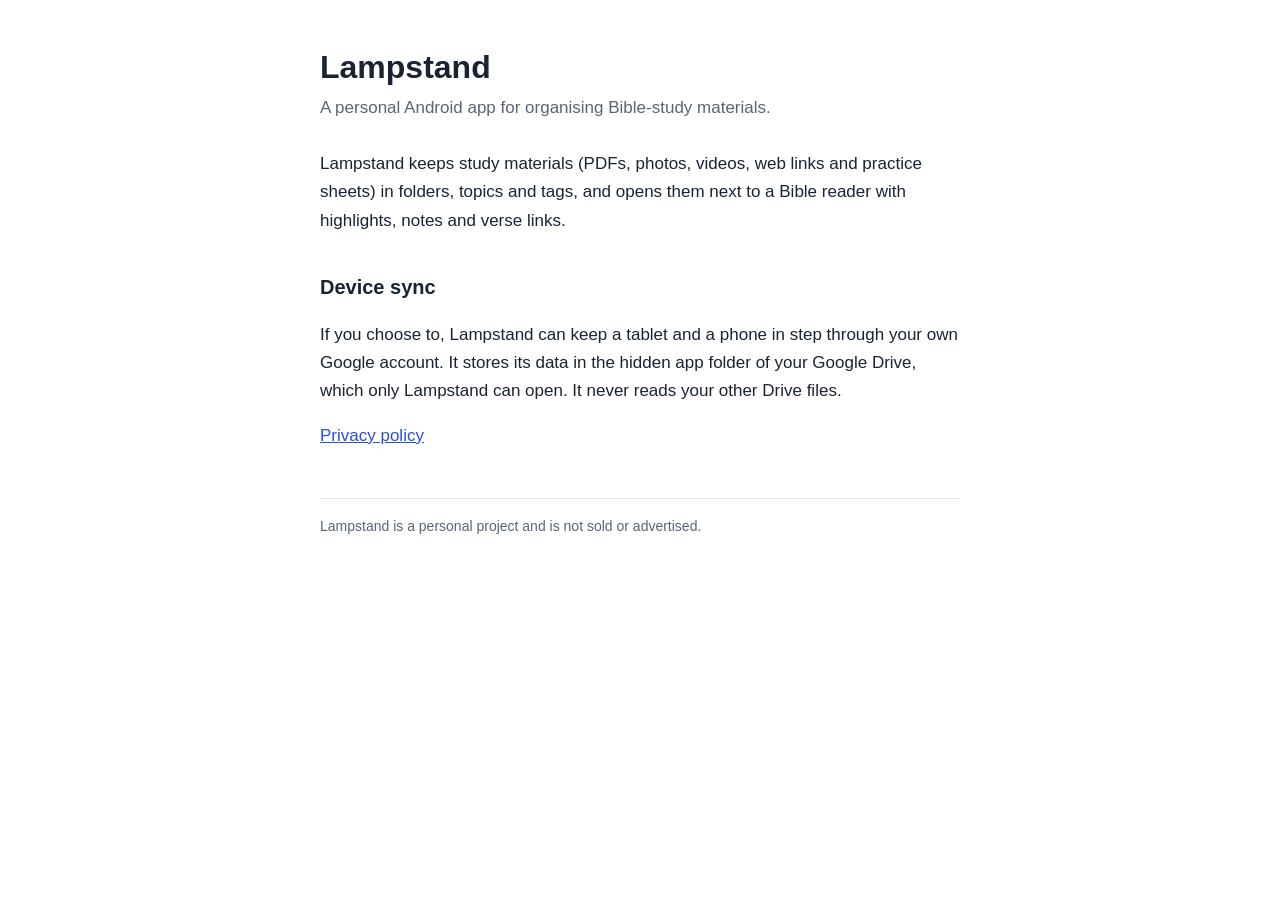
==== index.html @ a7302415 "Lampstand home page and privacy policy Co-Authored-By: Claude Opus 5.5 <noreply@anthropic.com> Claud" ====
<!doctype html>
<html lang="en"><head><meta charset="utf-8"><meta name="viewport" content="width=device-width,initial-scale=1">
<title>jaywkd</title><meta http-equiv="refresh" content="0; url=lampstand/"><link rel="stylesheet" href="style.css"></head>
<body><main><p><a href="lampstand/">Lampstand</a></p></main></body></html>
---- style.css ----
:root{--ink:#1B2333;--slate:#5B6474;--blue:#2B4FD6;--paper:#FFFFFF;--line:#E3E7EF}
@media (prefers-color-scheme:dark){:root{--ink:#E8ECF4;--slate:#A3ACBD;--blue:#8FA6FF;--paper:#0F1626;--line:#26304A}}
*{box-sizing:border-box}
body{margin:0;background:var(--paper);color:var(--ink);font:17px/1.65 -apple-system,BlinkMacSystemFont,"Segoe UI",Roboto,"Noto Sans KR",sans-serif}
main{max-width:680px;margin:0 auto;padding:48px 20px 64px}
h1{font-size:32px;line-height:1.2;margin:0 0 8px}
h2{font-size:20px;margin:36px 0 8px}
p,li{color:var(--ink)}
.sub{color:var(--slate);margin:0 0 28px}
a{color:var(--blue)}
footer{margin-top:48px;padding-top:16px;border-top:1px solid var(--line);color:var(--slate);font-size:14px}
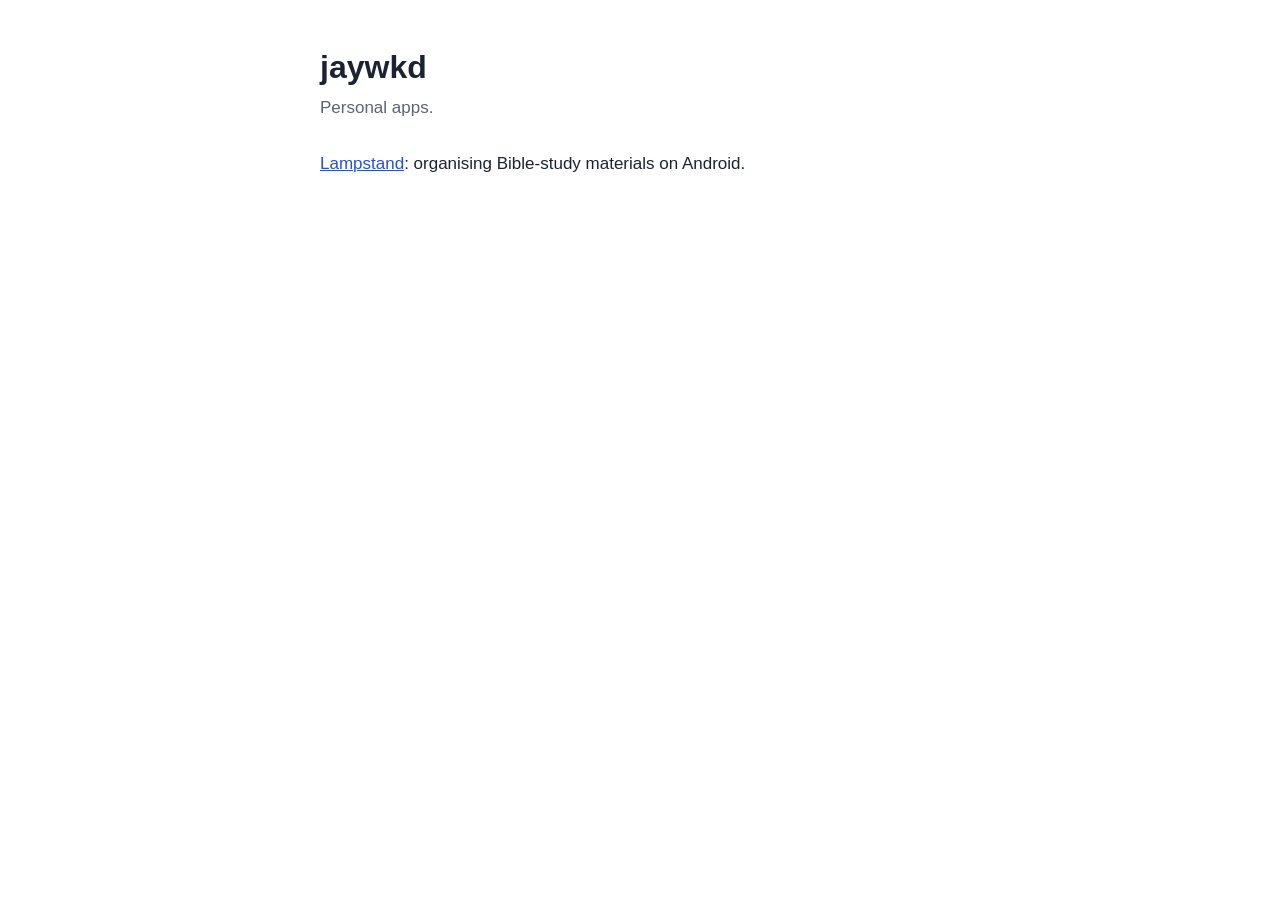
==== commit 3963eddd: "Real home page (no redirect) and Google verification file Co-Authored-By: Claude Opus 5.5 <noreply@a" ====
--- a/index.html
+++ b/index.html
@@ -1,4 +1,8 @@
 <!doctype html>
-<html lang="en"><head><meta charset="utf-8"><meta name="viewport" content="width=device-width,initial-scale=1">
-<title>jaywkd</title><meta http-equiv="refresh" content="0; url=lampstand/"><link rel="stylesheet" href="style.css"></head>
-<body><main><p><a href="lampstand/">Lampstand</a></p></main></body></html>
+<html lang="en"><head><meta charset="utf-8"><meta name="google-site-verification" content="oozIs7XB8lP3lkWEwuffHwLIMJjr3qccgHj8AYjxe0s"><meta name="viewport" content="width=device-width,initial-scale=1">
+<title>jaywkd</title><link rel="stylesheet" href="style.css"></head>
+<body><main>
+<h1>jaywkd</h1>
+<p class="sub">Personal apps.</p>
+<p><a href="lampstand/">Lampstand</a>: organising Bible-study materials on Android.</p>
+</main></body></html>
